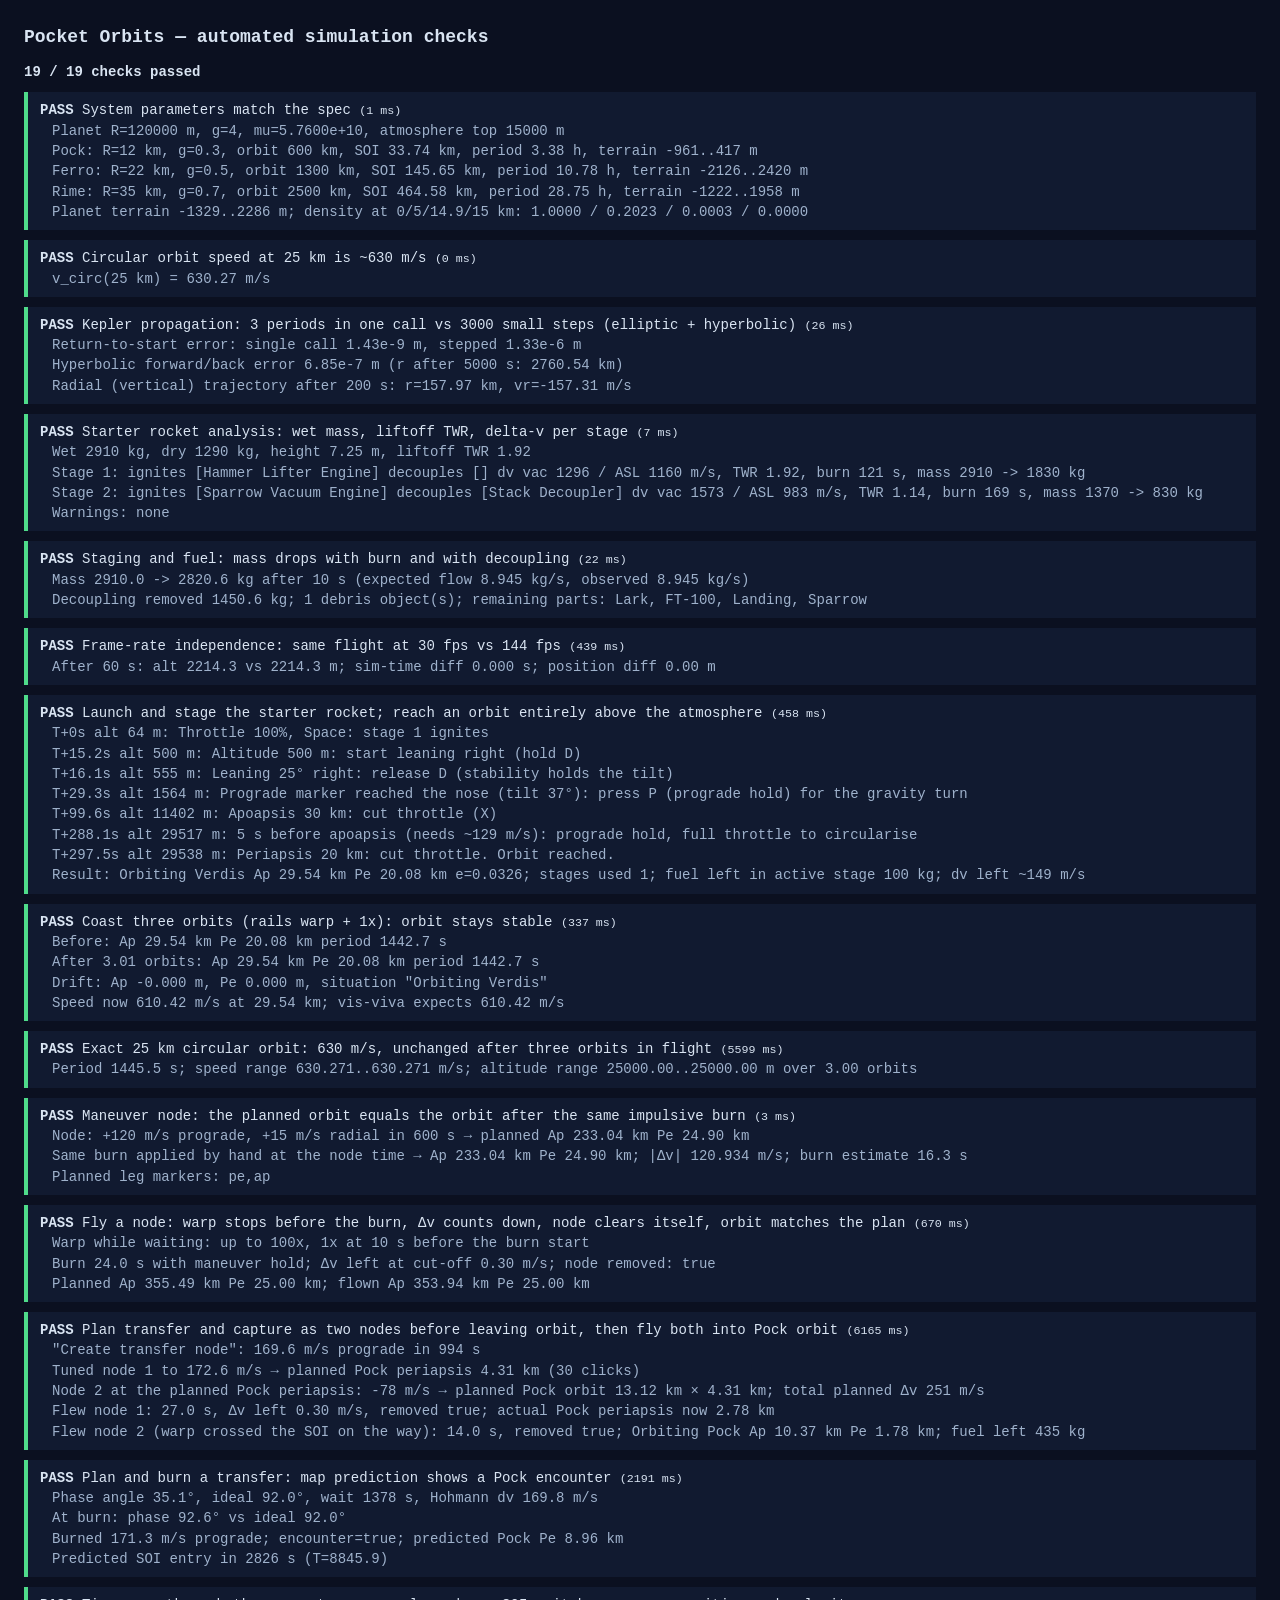
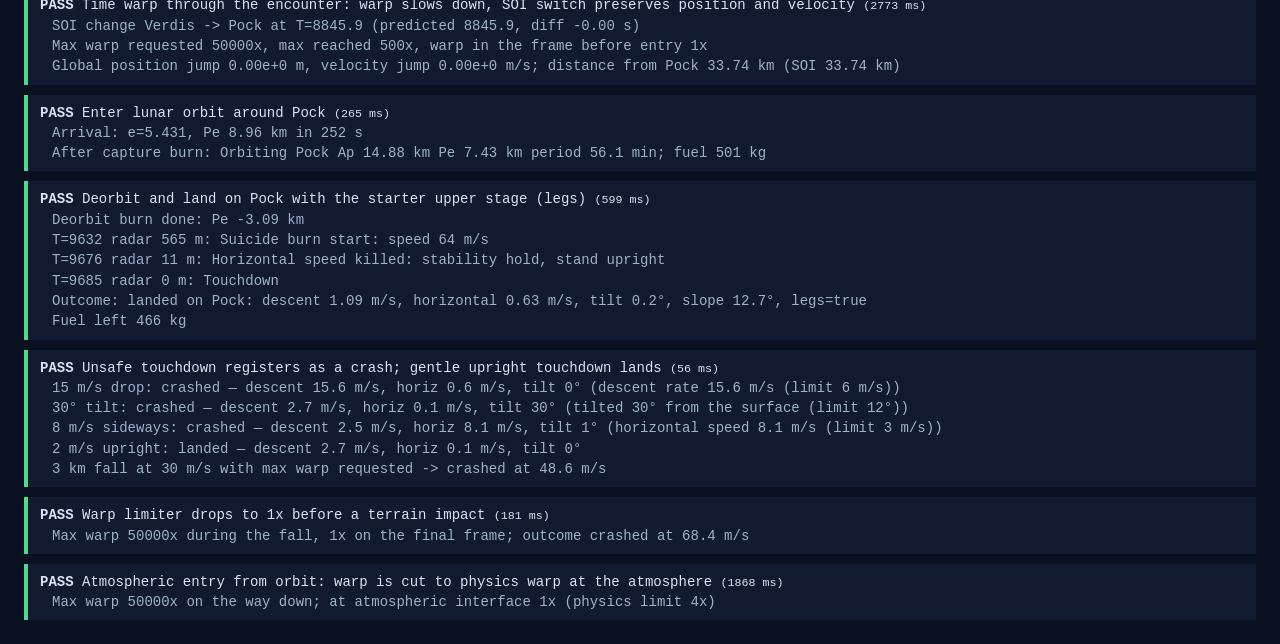
==== tests/index.html @ 0698e521 "Pocket Orbits: browser spaceflight sandbox Build a rocket, launch it, stage into orbit, plan maneuve" ====
<!doctype html>
<html lang="en">
<head>
<meta charset="utf-8">
<meta name="viewport" content="width=device-width, initial-scale=1">
<title>Pocket Orbits — core checks</title>
<style>
  body { font: 14px/1.45 ui-monospace, Menlo, Consolas, monospace; background: #0b1020; color: #d9e4f2; margin: 24px; }
  h1 { font-size: 18px; }
  .t { margin: 10px 0; padding: 8px 12px; border-left: 4px solid #555; background: #111a30; }
  .pass { border-color: #4fdc8a; } .fail { border-color: #ff5d5d; }
  .d { color: #9fb2cc; white-space: pre-wrap; margin-left: 12px; }
  #summary { font-weight: bold; }
</style>
</head>
<body>
<h1>Pocket Orbits — automated simulation checks</h1>
<div id="summary">Running…</div>
<div id="out"></div>
<script src="../js/config.js"></script>
<script src="../js/orbit.js"></script>
<script src="../js/system.js"></script>
<script src="../js/craft.js"></script>
<script src="../js/coast.js"></script>
<script src="../js/maneuver.js"></script>
<script src="../js/sim.js"></script>
<script src="pilots.js"></script>
<script>
  // Run after first paint so the page shows "Running…" while the missions fly.
  setTimeout(function () {
    const s = document.createElement('script');
    s.src = 'core-tests.js';
    s.onload = function () {
      const R = window.TEST_RESULTS.results;
      const out = document.getElementById('out');
      R.forEach(function (r) {
        const div = document.createElement('div');
        div.className = 't ' + (r.pass ? 'pass' : 'fail');
        div.innerHTML = '<b>' + (r.pass ? 'PASS' : 'FAIL') + '</b> ' + r.name + ' <small>(' + r.ms + ' ms)</small>';
        const dd = document.createElement('div');
        dd.className = 'd';
        dd.textContent = r.details.join('\n');
        div.appendChild(dd);
        out.appendChild(div);
      });
      const passed = R.filter(function (r) { return r.pass; }).length;
      document.getElementById('summary').textContent = passed + ' / ' + R.length + ' checks passed';
      window.TESTS_DONE = true;
    };
    document.body.appendChild(s);
  }, 50);
</script>
</body>
</html>
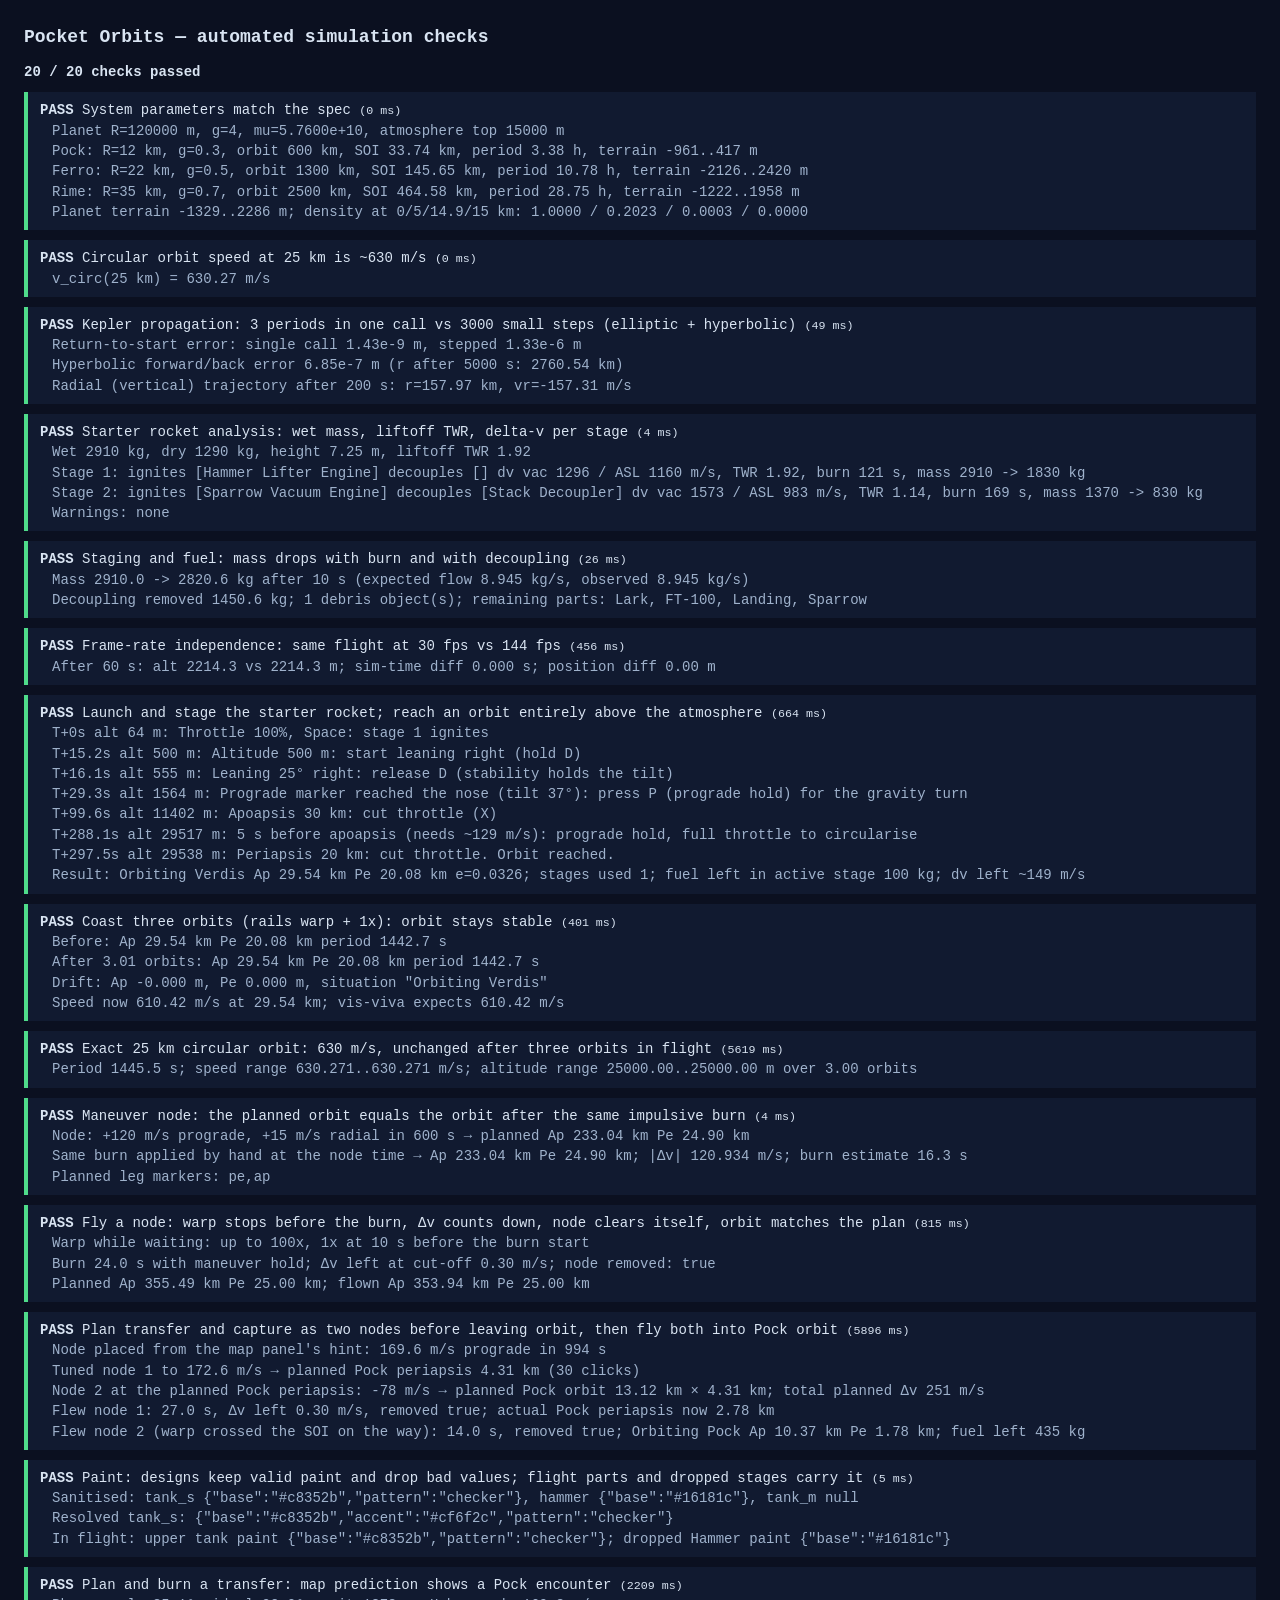
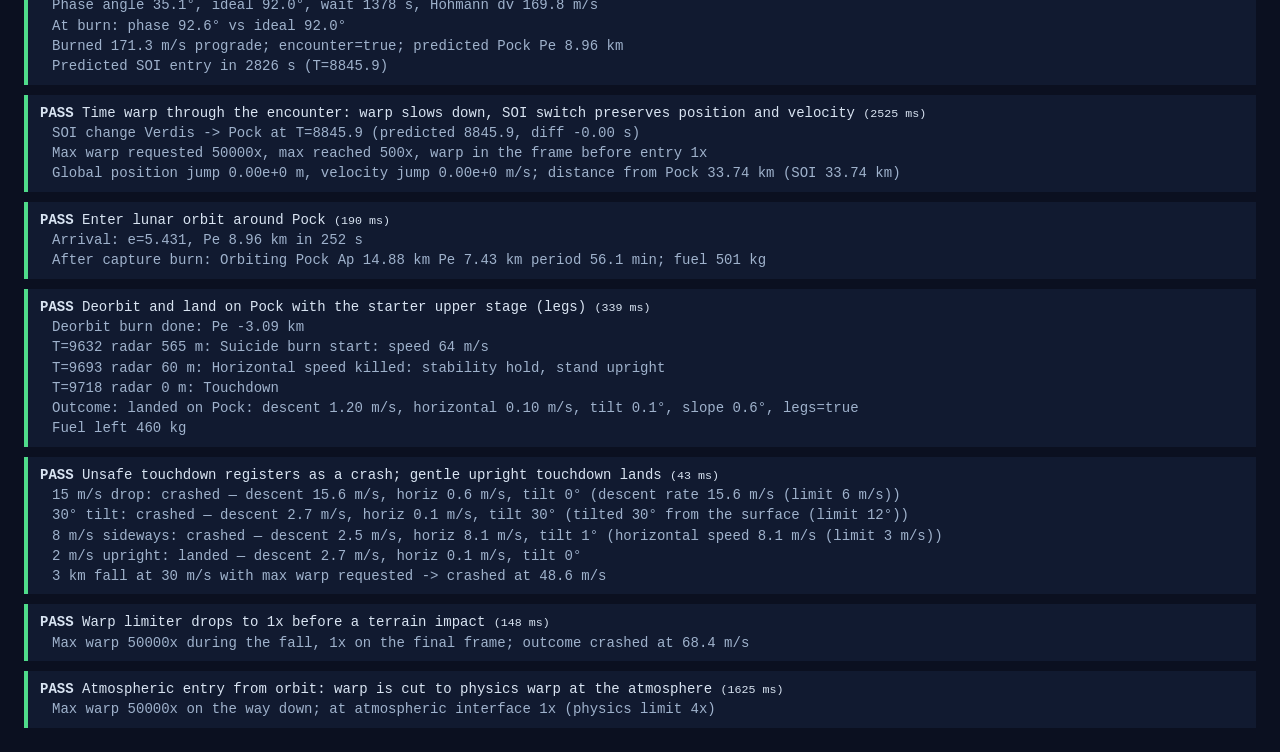
==== commit 1e87816b: "Add part painting; remove the transfer-node shortcut Painting: - Every part has a main and an accent" ====
--- a/tests/index.html
+++ b/tests/index.html
@@ -21,6 +21,7 @@
 <script src="../js/orbit.js"></script>
 <script src="../js/system.js"></script>
 <script src="../js/craft.js"></script>
+<script src="../js/paint.js"></script>
 <script src="../js/coast.js"></script>
 <script src="../js/maneuver.js"></script>
 <script src="../js/sim.js"></script>
